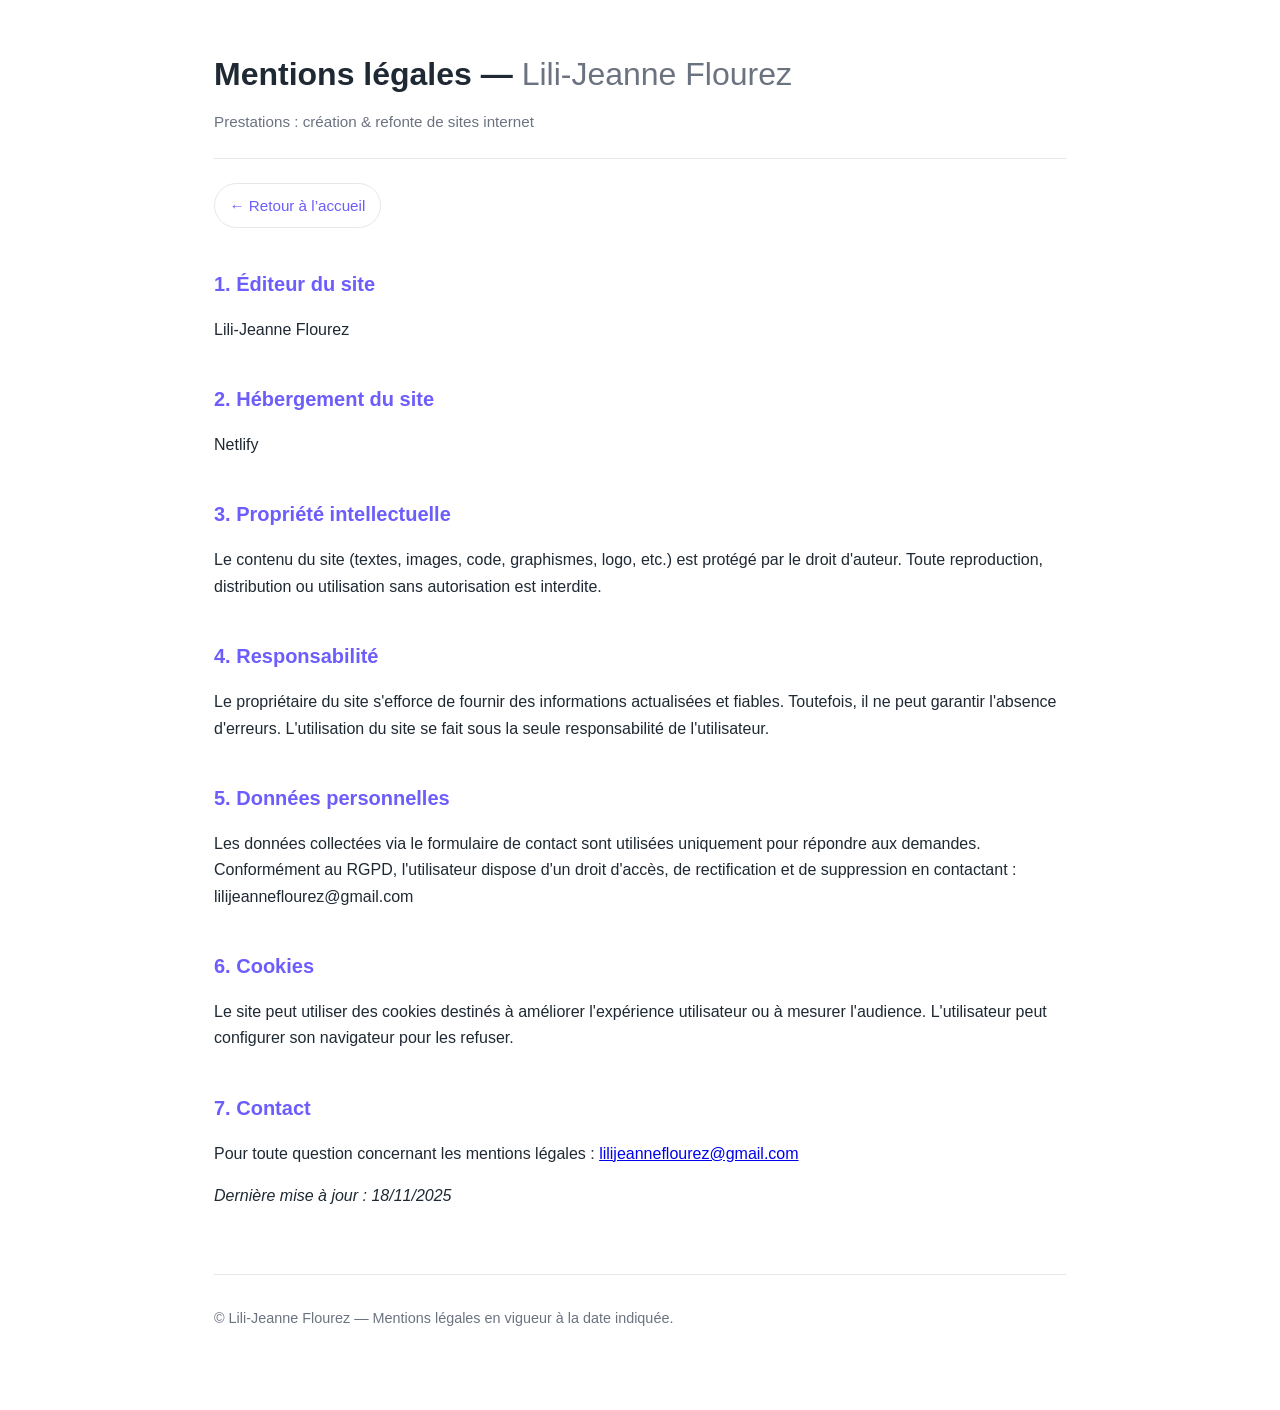
==== mentions-légales.html @ 8cc46fe8 "first commit" ====
<!doctype html>
<html lang="fr">

<head>
    <meta charset="utf-8" />
    <meta name="viewport" content="width=device-width, initial-scale=1.0, minimum-scale=1.0, maximum-scale=3.0" />
    <title>Mentions légales — Lili-Jeanne Flourez</title>
    <meta name="description" content="Mentions légales du site de Lili-Jeanne Flourez." />

    <style>
        :root {
            --bg: #ffffff;
            --text: #1f2933;
            --muted: #6b7280;
            --accent: #6d5dfc;
            --border: #e5e7eb;
        }

        * {
            box-sizing: border-box;
        }

        body {
            margin: 0;
            font-family: -apple-system, BlinkMacSystemFont, "Inter", "Segoe UI", Roboto, sans-serif;
            background: var(--bg);
            color: var(--text);
            line-height: 1.65;
        }

        .container {
            max-width: 900px;
            padding: 3rem 1.5rem 4rem;
            margin: auto;
        }

        header {
            margin-bottom: 1.5rem;
            border-bottom: 1px solid var(--border);
            padding-bottom: 1.5rem;
        }

        h1 {
            font-size: 2rem;
            margin: 0 0 0.5rem;
        }

        .muted {
            color: var(--muted);
            font-weight: 400;
        }

        .meta {
            color: var(--muted);
            font-size: 0.95rem;
        }

        h2 {
            font-size: 1.25rem;
            margin-top: 2.5rem;
            margin-bottom: 1rem;
            color: var(--accent);
        }

        p,
        li {
            margin: 0.5rem 0 1rem;
        }

        ul {
            margin: 0.5rem 0 1.5rem 1.5rem;
            padding: 0;
        }

        li {
            margin-bottom: 0.4rem;
        }

        .block {
            background: #fafafa;
            border: 1px solid var(--border);
            border-radius: 8px;
            padding: 1.25rem;
            margin-top: 1.5rem;
        }

        footer {
            margin-top: 4rem;
            padding-top: 1.5rem;
            border-top: 1px solid var(--border);
            font-size: 0.9rem;
            color: var(--muted);
        }

        .back-home {
            margin: 1.5rem 0 2.5rem;
        }

        .back-home a {
            display: inline-flex;
            align-items: center;
            gap: 0.4rem;
            font-size: 0.95rem;
            color: var(--accent);
            text-decoration: none;
            border: 1px solid var(--border);
            padding: 0.55rem 0.9rem;
            border-radius: 999px;
            transition: background 0.2s ease, transform 0.2s ease;
        }

        .back-home a:hover {
            background: #f4f3ff;
            transform: translateY(-1px);
        }

        .back-home a:active {
            transform: translateY(0);
        }
    </style>
</head>

<body>
    <div class="container" role="main">

        <header>
            <h1>Mentions légales — <span class="muted">Lili-Jeanne Flourez</span></h1>
            <div class="meta">Prestations : création &amp; refonte de sites internet</div>
        </header>

        <!-- Bouton retour à l'accueil -->
        <nav class="back-home">
            <a href="index.html" aria-label="Retour à l'accueil">
                ← Retour à l’accueil
            </a>
        </nav>

        <section>
            <h2>1. Éditeur du site</h2>
            <p>Lili-Jeanne Flourez</p>
        </section>

        <section>
            <h2>2. Hébergement du site</h2>
            <p>Netlify</p>
        </section>

        <section>
            <h2>3. Propriété intellectuelle</h2>
            <p>Le contenu du site (textes, images, code, graphismes, logo, etc.) est protégé par le droit d'auteur.
                Toute
                reproduction, distribution ou utilisation sans autorisation est interdite.</p>
        </section>

        <section>
            <h2>4. Responsabilité</h2>
            <p>Le propriétaire du site s'efforce de fournir des informations actualisées et fiables. Toutefois, il ne
                peut
                garantir l'absence d'erreurs. L'utilisation du site se fait sous la seule responsabilité de
                l'utilisateur.</p>
        </section>

        <section>
            <h2>5. Données personnelles</h2>
            <p>Les données collectées via le formulaire de contact sont utilisées uniquement pour répondre aux demandes.
                Conformément au RGPD, l'utilisateur dispose d'un droit d'accès, de rectification et de suppression en
                contactant
                : lilijeanneflourez@gmail.com</p>
        </section>

        <section>
            <h2>6. Cookies</h2>
            <p>Le site peut utiliser des cookies destinés à améliorer l'expérience utilisateur ou à mesurer l'audience.
                L'utilisateur peut configurer son navigateur pour les refuser.</p>
        </section>

        <section>
            <h2>7. Contact</h2>
            <p>Pour toute question concernant les mentions légales : <a
                    href="mailto:lilijeanneflourez@gmail.com">lilijeanneflourez@gmail.com</a></p>
            <p><em>Dernière mise à jour : 18/11/2025</em></p>
        </section>

        <footer>
            <p>© Lili-Jeanne Flourez — Mentions légales en vigueur à la date indiquée.</p>
        </footer>

    </div>
</body>

</html>
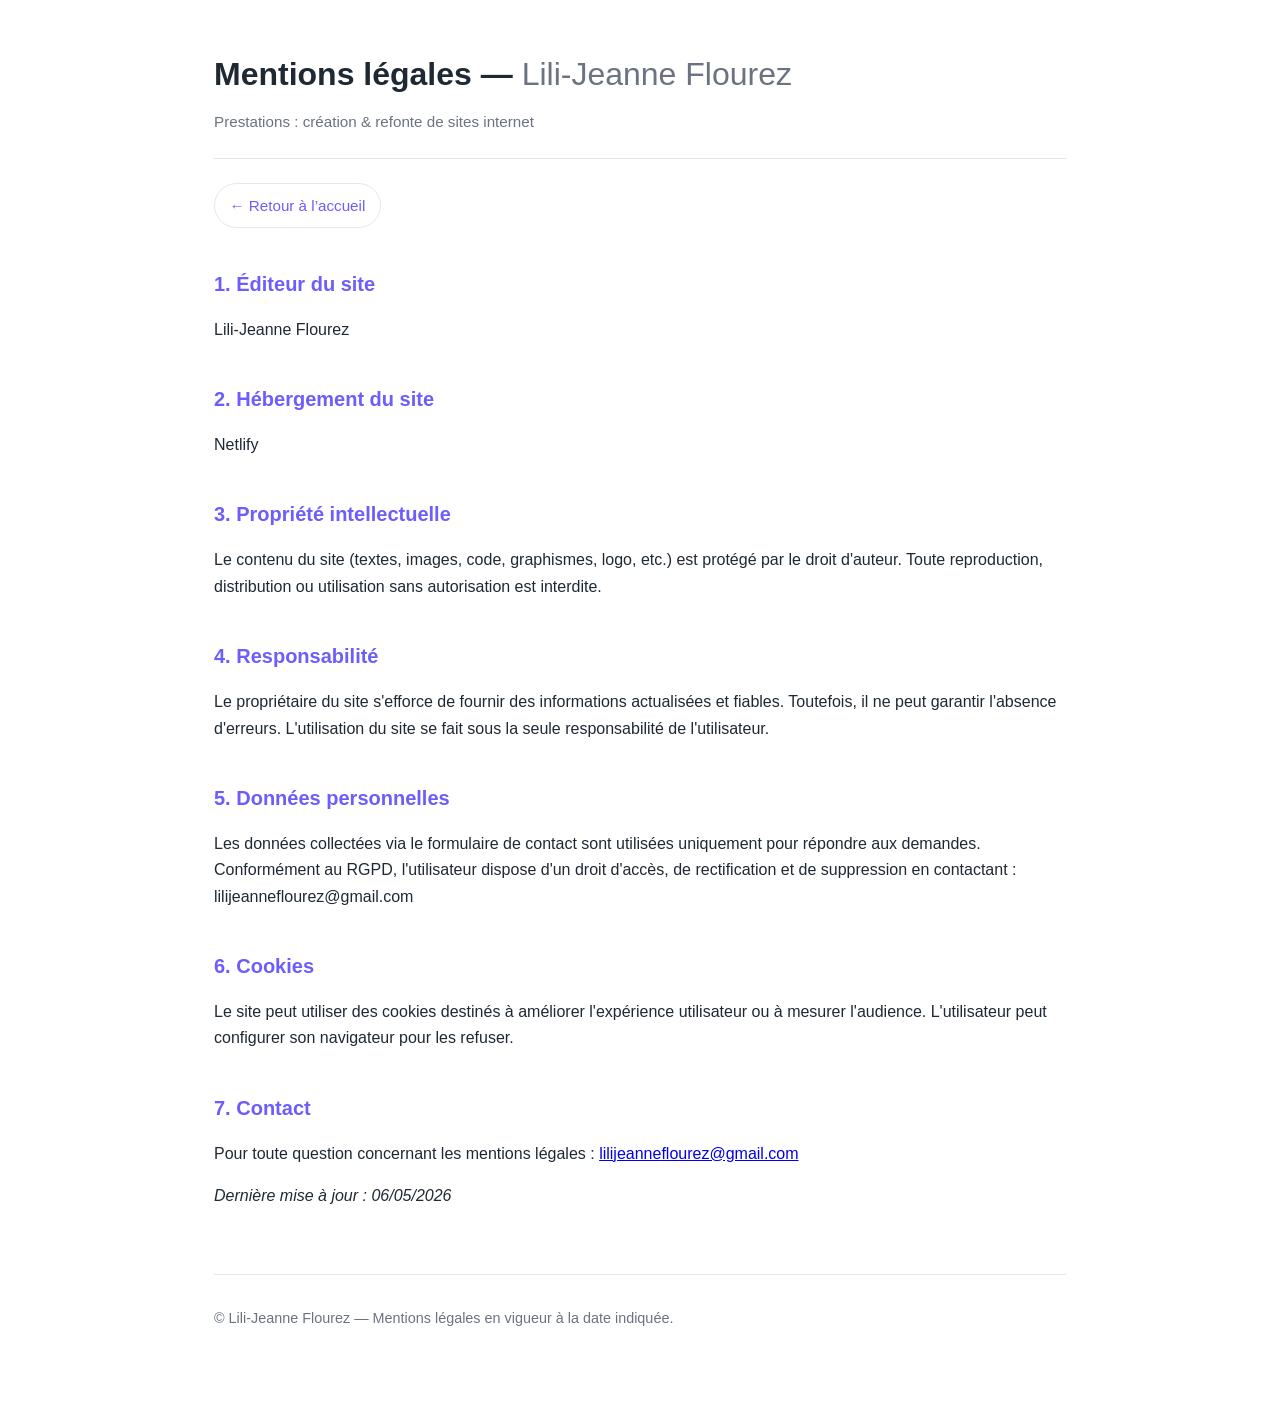
==== commit 2455b385: "formulaire update" ====
--- a/mentions-légales.html
+++ b/mentions-légales.html
@@ -178,7 +178,7 @@
             <h2>7. Contact</h2>
             <p>Pour toute question concernant les mentions légales : <a
                     href="mailto:lilijeanneflourez@gmail.com">lilijeanneflourez@gmail.com</a></p>
-            <p><em>Dernière mise à jour : 18/11/2025</em></p>
+            <p><em>Dernière mise à jour : 06/05/2026</em></p>
         </section>
 
         <footer>
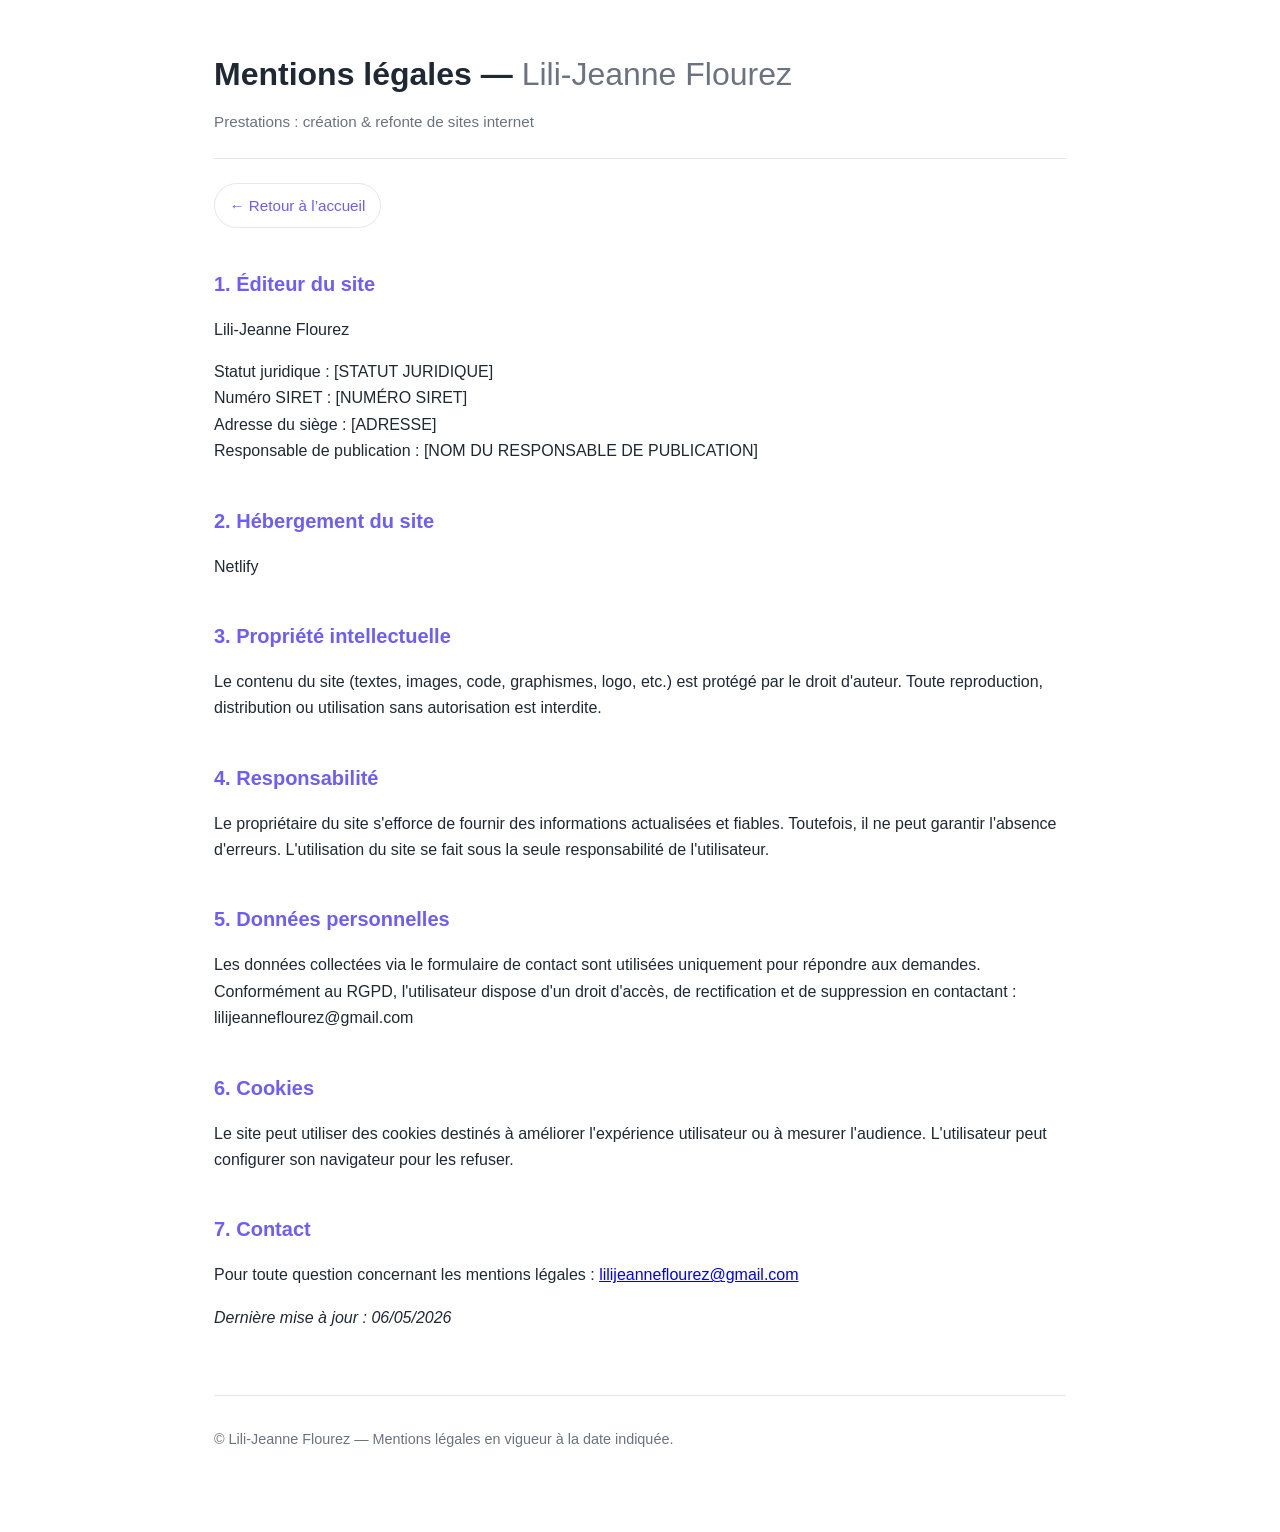
==== commit 8df3af7a: "small changes" ====
--- a/mentions-légales.html
+++ b/mentions-légales.html
@@ -138,6 +138,10 @@
         <section>
             <h2>1. Éditeur du site</h2>
             <p>Lili-Jeanne Flourez</p>
+            <p>Statut juridique : [STATUT JURIDIQUE]<br />
+                Numéro SIRET : [NUMÉRO SIRET]<br />
+                Adresse du siège : [ADRESSE]<br />
+                Responsable de publication : [NOM DU RESPONSABLE DE PUBLICATION]</p>
         </section>
 
         <section>
